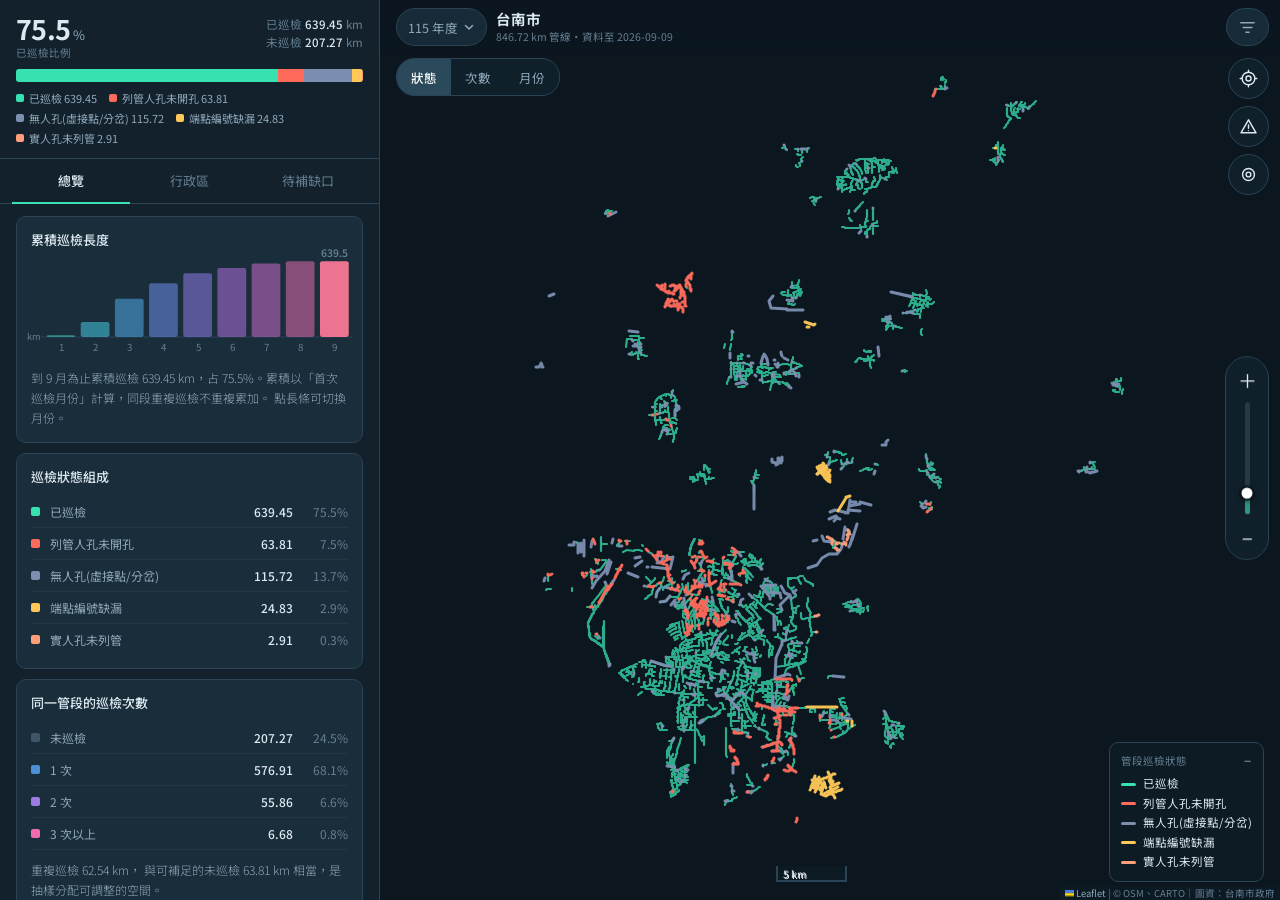
==== index.html @ ca388e27 "Add files via upload" ====
<!DOCTYPE html>
<html lang="zh-Hant">
<head>
<meta charset="utf-8">
<meta name="viewport" content="width=device-width,initial-scale=1,maximum-scale=5,viewport-fit=cover">
<meta name="theme-color" content="#0B161F">
<meta name="apple-mobile-web-app-capable" content="yes">
<meta name="apple-mobile-web-app-status-bar-style" content="black-translucent">
<meta name="description" content="雨水下水道人孔開孔抽樣巡檢覆蓋率互動地圖">
<title>下水道巡檢覆蓋率</title>
<link rel="stylesheet" href="vendor/leaflet/leaflet.css">
<link href="https://fonts.googleapis.com/css2?family=Noto+Sans+TC:wght@300;400;500;700&display=swap" rel="stylesheet" media="print" onload="this.media='all'">
<link rel="stylesheet" href="assets/styles.css">
</head>
<body>
<div id="map"></div>

<!-- 載入中 -->
<div id="boot"><div class="spin"></div><span id="bootTxt">載入圖資…</span></div>

<!-- 頂列 -->
<div id="top">
  <button id="btnYear" class="chip"><span id="yearTxt">—</span><svg class="cv" viewBox="0 0 12 12"><path d="M2.5 4.5 6 8l3.5-3.5"/></svg></button>
  <div id="scope">
    <div id="scopeName">台南市</div>
    <div id="scopeSub"></div>
  </div>
  <button id="btnFilter" class="chip" aria-label="篩選">
    <svg class="ic" viewBox="0 0 24 24"><path d="M3.5 6h17M6.5 12h11M10 18h4"/></svg>
    <span id="fCount" hidden>0</span>
  </button>
</div>

<!-- 著色模式 -->
<div id="modeBar" role="tablist">
  <button data-m="0" aria-pressed="true">狀態</button>
  <button data-m="1" aria-pressed="false">次數</button>
  <button data-m="2" aria-pressed="false">月份</button>
</div>

<!-- 月份控制（月份模式時顯示） -->
<div id="timeBar" hidden>
  <div id="timeHead">
    <div id="cumSw">
      <button data-c="0" aria-pressed="false">單月</button>
      <button data-c="1" aria-pressed="true">累積</button>
    </div>
    <div id="timeVal" class="num"></div>
    <button id="btnPlay" aria-label="播放月份變化">
      <svg class="ic" viewBox="0 0 24 24"><path d="M7 4.5v15l13-7.5z" fill="currentColor" stroke="none"/></svg>
    </button>
  </div>
  <div id="months"></div>
</div>

<!-- 右側工具 + 縮放條 -->
<div id="tools">
  <button id="btnLoc" aria-label="定位我的位置">
    <svg class="ic" viewBox="0 0 24 24"><circle cx="12" cy="12" r="3.2"/><circle cx="12" cy="12" r="8"/>
      <path d="M12 1.5v2.4M12 20.1v2.4M22.5 12h-2.4M3.9 12H1.5"/></svg></button>
  <button id="btnGap" aria-pressed="false" aria-label="只看未巡檢">
    <svg class="ic" viewBox="0 0 24 24"><path d="M12 3.5 21.5 20H2.5z"/><path d="M12 10v4.2"/>
      <circle cx="12" cy="17.2" r=".9" fill="currentColor" stroke="none"/></svg></button>
  <button id="btnMH" aria-pressed="false" aria-label="顯示人孔">
    <svg class="ic" viewBox="0 0 24 24"><circle cx="12" cy="12" r="7.5"/><circle cx="12" cy="12" r="3"/></svg></button>
</div>

<div id="zoomBar">
  <button id="zIn" aria-label="放大">＋</button>
  <div id="zTrack" role="slider" aria-label="縮放層級" tabindex="0"><div id="zFill"></div><div id="zKnob"></div></div>
  <button id="zOut" aria-label="縮小">−</button>
</div>

<section id="info" hidden aria-label="行政區資訊">
  <header id="infoBar">
    <span id="infoTitle">—</span>
    <button id="infoMin" aria-label="收合">−</button>
    <button id="infoClose" aria-label="關閉">✕</button>
  </header>
  <div id="infoBody"></div>
  <div id="infoGrip" aria-label="調整大小"></div>
</section>

<div id="lgd"></div>
<div id="toast"></div>

<!-- 底部面板 -->
<section id="sheet" aria-label="統計">
  <div id="grab"><i></i></div>
  <div id="peek">
    <div class="r1">
      <div><div id="pct" class="num">—<small>%</small></div><div id="pctLab"></div></div>
      <div id="lens" class="num"></div>
    </div>
    <div class="ruler" id="ruler"></div>
    <div id="rkeys"></div>
  </div>
  <div id="tabs">
    <button data-t="0" aria-pressed="true">總覽</button>
    <button data-t="1" aria-pressed="false">行政區</button>
    <button data-t="2" aria-pressed="false">待補缺口</button>
  </div>
  <div class="pane" id="p0"></div>
  <div class="pane" id="p1" hidden></div>
  <div class="pane" id="p2" hidden></div>
</section>

<!-- 篩選面板 -->
<div id="fMask" hidden></div>
<section id="fPanel" hidden aria-label="篩選條件">
  <header>
    <b>篩選條件</b>
    <button id="fReset">全部清除</button>
    <button id="fClose" aria-label="關閉">✕</button>
  </header>
  <div class="fBody" id="fBody"></div>
  <footer><button id="fApply">顯示 <span id="fNum">—</span> 筆管段</button></footer>
</section>

<script src="vendor/leaflet/leaflet.js"></script>
<script src="assets/app.js"></script>
</body>
</html>
---- vendor/leaflet/leaflet.css ----
/* required styles */

.leaflet-pane,
.leaflet-tile,
.leaflet-marker-icon,
.leaflet-marker-shadow,
.leaflet-tile-container,
.leaflet-pane > svg,
.leaflet-pane > canvas,
.leaflet-zoom-box,
.leaflet-image-layer,
.leaflet-layer {
	position: absolute;
	left: 0;
	top: 0;
	}
.leaflet-container {
	overflow: hidden;
	}
.leaflet-tile,
.leaflet-marker-icon,
.leaflet-marker-shadow {
	-webkit-user-select: none;
	   -moz-user-select: none;
	        user-select: none;
	  -webkit-user-drag: none;
	}
/* Prevents IE11 from highlighting tiles in blue */
.leaflet-tile::selection {
	background: transparent;
}
/* Safari renders non-retina tile on retina better with this, but Chrome is worse */
.leaflet-safari .leaflet-tile {
	image-rendering: -webkit-optimize-contrast;
	}
/* hack that prevents hw layers "stretching" when loading new tiles */
.leaflet-safari .leaflet-tile-container {
	width: 1600px;
	height: 1600px;
	-webkit-transform-origin: 0 0;
	}
.leaflet-marker-icon,
.leaflet-marker-shadow {
	display: block;
	}
/* .leaflet-container svg: reset svg max-width decleration shipped in Joomla! (joomla.org) 3.x */
/* .leaflet-container img: map is broken in FF if you have max-width: 100% on tiles */
.leaflet-container .leaflet-overlay-pane svg {
	max-width: none !important;
	max-height: none !important;
	}
.leaflet-container .leaflet-marker-pane img,
.leaflet-container .leaflet-shadow-pane img,
.leaflet-container .leaflet-tile-pane img,
.leaflet-container img.leaflet-image-layer,
.leaflet-container .leaflet-tile {
	max-width: none !important;
	max-height: none !important;
	width: auto;
	padding: 0;
	}

.leaflet-container img.leaflet-tile {
	/* See: https://bugs.chromium.org/p/chromium/issues/detail?id=600120 */
	mix-blend-mode: plus-lighter;
}

.leaflet-container.leaflet-touch-zoom {
	-ms-touch-action: pan-x pan-y;
	touch-action: pan-x pan-y;
	}
.leaflet-container.leaflet-touch-drag {
	-ms-touch-action: pinch-zoom;
	/* Fallback for FF which doesn't support pinch-zoom */
	touch-action: none;
	touch-action: pinch-zoom;
}
.leaflet-container.leaflet-touch-drag.leaflet-touch-zoom {
	-ms-touch-action: none;
	touch-action: none;
}
.leaflet-container {
	-webkit-tap-highlight-color: transparent;
}
.leaflet-container a {
	-webkit-tap-highlight-color: rgba(51, 181, 229, 0.4);
}
.leaflet-tile {
	filter: inherit;
	visibility: hidden;
	}
.leaflet-tile-loaded {
	visibility: inherit;
	}
.leaflet-zoom-box {
	width: 0;
	height: 0;
	-moz-box-sizing: border-box;
	     box-sizing: border-box;
	z-index: 800;
	}
/* workaround for https://bugzilla.mozilla.org/show_bug.cgi?id=888319 */
.leaflet-overlay-pane svg {
	-moz-user-select: none;
	}

.leaflet-pane         { z-index: 400; }

.leaflet-tile-pane    { z-index: 200; }
.leaflet-overlay-pane { z-index: 400; }
.leaflet-shadow-pane  { z-index: 500; }
.leaflet-marker-pane  { z-index: 600; }
.leaflet-tooltip-pane   { z-index: 650; }
.leaflet-popup-pane   { z-index: 700; }

.leaflet-map-pane canvas { z-index: 100; }
.leaflet-map-pane svg    { z-index: 200; }

.leaflet-vml-shape {
	width: 1px;
	height: 1px;
	}
.lvml {
	behavior: url(#default#VML);
	display: inline-block;
	position: absolute;
	}


/* control positioning */

.leaflet-control {
	position: relative;
	z-index: 800;
	pointer-events: visiblePainted; /* IE 9-10 doesn't have auto */
	pointer-events: auto;
	}
.leaflet-top,
.leaflet-bottom {
	position: absolute;
	z-index: 1000;
	pointer-events: none;
	}
.leaflet-top {
	top: 0;
	}
.leaflet-right {
	right: 0;
	}
.leaflet-bottom {
	bottom: 0;
	}
.leaflet-left {
	left: 0;
	}
.leaflet-control {
	float: left;
	clear: both;
	}
.leaflet-right .leaflet-control {
	float: right;
	}
.leaflet-top .leaflet-control {
	margin-top: 10px;
	}
.leaflet-bottom .leaflet-control {
	margin-bottom: 10px;
	}
.leaflet-left .leaflet-control {
	margin-left: 10px;
	}
.leaflet-right .leaflet-control {
	margin-right: 10px;
	}


/* zoom and fade animations */

.leaflet-fade-anim .leaflet-popup {
	opacity: 0;
	-webkit-transition: opacity 0.2s linear;
	   -moz-transition: opacity 0.2s linear;
	        transition: opacity 0.2s linear;
	}
.leaflet-fade-anim .leaflet-map-pane .leaflet-popup {
	opacity: 1;
	}
.leaflet-zoom-animated {
	-webkit-transform-origin: 0 0;
	    -ms-transform-origin: 0 0;
	        transform-origin: 0 0;
	}
svg.leaflet-zoom-animated {
	will-change: transform;
}

.leaflet-zoom-anim .leaflet-zoom-animated {
	-webkit-transition: -webkit-transform 0.25s cubic-bezier(0,0,0.25,1);
	   -moz-transition:    -moz-transform 0.25s cubic-bezier(0,0,0.25,1);
	        transition:         transform 0.25s cubic-bezier(0,0,0.25,1);
	}
.leaflet-zoom-anim .leaflet-tile,
.leaflet-pan-anim .leaflet-tile {
	-webkit-transition: none;
	   -moz-transition: none;
	        transition: none;
	}

.leaflet-zoom-anim .leaflet-zoom-hide {
	visibility: hidden;
	}


/* cursors */

.leaflet-interactive {
	cursor: pointer;
	}
.leaflet-grab {
	cursor: -webkit-grab;
	cursor:    -moz-grab;
	cursor:         grab;
	}
.leaflet-crosshair,
.leaflet-crosshair .leaflet-interactive {
	cursor: crosshair;
	}
.leaflet-popup-pane,
.leaflet-control {
	cursor: auto;
	}
.leaflet-dragging .leaflet-grab,
.leaflet-dragging .leaflet-grab .leaflet-interactive,
.leaflet-dragging .leaflet-marker-draggable {
	cursor: move;
	cursor: -webkit-grabbing;
	cursor:    -moz-grabbing;
	cursor:         grabbing;
	}

/* marker & overlays interactivity */
.leaflet-marker-icon,
.leaflet-marker-shadow,
.leaflet-image-layer,
.leaflet-pane > svg path,
.leaflet-tile-container {
	pointer-events: none;
	}

.leaflet-marker-icon.leaflet-interactive,
.leaflet-image-layer.leaflet-interactive,
.leaflet-pane > svg path.leaflet-interactive,
svg.leaflet-image-layer.leaflet-interactive path {
	pointer-events: visiblePainted; /* IE 9-10 doesn't have auto */
	pointer-events: auto;
	}

/* visual tweaks */

.leaflet-container {
	background: #ddd;
	outline-offset: 1px;
	}
.leaflet-container a {
	color: #0078A8;
	}
.leaflet-zoom-box {
	border: 2px dotted #38f;
	background: rgba(255,255,255,0.5);
	}


/* general typography */
.leaflet-container {
	font-family: "Helvetica Neue", Arial, Helvetica, sans-serif;
	font-size: 12px;
	font-size: 0.75rem;
	line-height: 1.5;
	}


/* general toolbar styles */

.leaflet-bar {
	box-shadow: 0 1px 5px rgba(0,0,0,0.65);
	border-radius: 4px;
	}
.leaflet-bar a {
	background-color: #fff;
	border-bottom: 1px solid #ccc;
	width: 26px;
	height: 26px;
	line-height: 26px;
	display: block;
	text-align: center;
	text-decoration: none;
	color: black;
	}
.leaflet-bar a,
.leaflet-control-layers-toggle {
	background-position: 50% 50%;
	background-repeat: no-repeat;
	display: block;
	}
.leaflet-bar a:hover,
.leaflet-bar a:focus {
	background-color: #f4f4f4;
	}
.leaflet-bar a:first-child {
	border-top-left-radius: 4px;
	border-top-right-radius: 4px;
	}
.leaflet-bar a:last-child {
	border-bottom-left-radius: 4px;
	border-bottom-right-radius: 4px;
	border-bottom: none;
	}
.leaflet-bar a.leaflet-disabled {
	cursor: default;
	background-color: #f4f4f4;
	color: #bbb;
	}

.leaflet-touch .leaflet-bar a {
	width: 30px;
	height: 30px;
	line-height: 30px;
	}
.leaflet-touch .leaflet-bar a:first-child {
	border-top-left-radius: 2px;
	border-top-right-radius: 2px;
	}
.leaflet-touch .leaflet-bar a:last-child {
	border-bottom-left-radius: 2px;
	border-bottom-right-radius: 2px;
	}

/* zoom control */

.leaflet-control-zoom-in,
.leaflet-control-zoom-out {
	font: bold 18px 'Lucida Console', Monaco, monospace;
	text-indent: 1px;
	}

.leaflet-touch .leaflet-control-zoom-in, .leaflet-touch .leaflet-control-zoom-out  {
	font-size: 22px;
	}


/* layers control */

.leaflet-control-layers {
	box-shadow: 0 1px 5px rgba(0,0,0,0.4);
	background: #fff;
	border-radius: 5px;
	}
.leaflet-control-layers-toggle {
	background-image: url(images/layers.png);
	width: 36px;
	height: 36px;
	}
.leaflet-retina .leaflet-control-layers-toggle {
	background-image: url(images/layers-2x.png);
	background-size: 26px 26px;
	}
.leaflet-touch .leaflet-control-layers-toggle {
	width: 44px;
	height: 44px;
	}
.leaflet-control-layers .leaflet-control-layers-list,
.leaflet-control-layers-expanded .leaflet-control-layers-toggle {
	display: none;
	}
.leaflet-control-layers-expanded .leaflet-control-layers-list {
	display: block;
	position: relative;
	}
.leaflet-control-layers-expanded {
	padding: 6px 10px 6px 6px;
	color: #333;
	background: #fff;
	}
.leaflet-control-layers-scrollbar {
	overflow-y: scroll;
	overflow-x: hidden;
	padding-right: 5px;
	}
.leaflet-control-layers-selector {
	margin-top: 2px;
	position: relative;
	top: 1px;
	}
.leaflet-control-layers label {
	display: block;
	font-size: 13px;
	font-size: 1.08333em;
	}
.leaflet-control-layers-separator {
	height: 0;
	border-top: 1px solid #ddd;
	margin: 5px -10px 5px -6px;
	}

/* Default icon URLs */
.leaflet-default-icon-path { /* used only in path-guessing heuristic, see L.Icon.Default */
	background-image: url(images/marker-icon.png);
	}


/* attribution and scale controls */

.leaflet-container .leaflet-control-attribution {
	background: #fff;
	background: rgba(255, 255, 255, 0.8);
	margin: 0;
	}
.leaflet-control-attribution,
.leaflet-control-scale-line {
	padding: 0 5px;
	color: #333;
	line-height: 1.4;
	}
.leaflet-control-attribution a {
	text-decoration: none;
	}
.leaflet-control-attribution a:hover,
.leaflet-control-attribution a:focus {
	text-decoration: underline;
	}
.leaflet-attribution-flag {
	display: inline !important;
	vertical-align: baseline !important;
	width: 1em;
	height: 0.6669em;
	}
.leaflet-left .leaflet-control-scale {
	margin-left: 5px;
	}
.leaflet-bottom .leaflet-control-scale {
	margin-bottom: 5px;
	}
.leaflet-control-scale-line {
	border: 2px solid #777;
	border-top: none;
	line-height: 1.1;
	padding: 2px 5px 1px;
	white-space: nowrap;
	-moz-box-sizing: border-box;
	     box-sizing: border-box;
	background: rgba(255, 255, 255, 0.8);
	text-shadow: 1px 1px #fff;
	}
.leaflet-control-scale-line:not(:first-child) {
	border-top: 2px solid #777;
	border-bottom: none;
	margin-top: -2px;
	}
.leaflet-control-scale-line:not(:first-child):not(:last-child) {
	border-bottom: 2px solid #777;
	}

.leaflet-touch .leaflet-control-attribution,
.leaflet-touch .leaflet-control-layers,
.leaflet-touch .leaflet-bar {
	box-shadow: none;
	}
.leaflet-touch .leaflet-control-layers,
.leaflet-touch .leaflet-bar {
	border: 2px solid rgba(0,0,0,0.2);
	background-clip: padding-box;
	}


/* popup */

.leaflet-popup {
	position: absolute;
	text-align: center;
	margin-bottom: 20px;
	}
.leaflet-popup-content-wrapper {
	padding: 1px;
	text-align: left;
	border-radius: 12px;
	}
.leaflet-popup-content {
	margin: 13px 24px 13px 20px;
	line-height: 1.3;
	font-size: 13px;
	font-size: 1.08333em;
	min-height: 1px;
	}
.leaflet-popup-content p {
	margin: 17px 0;
	margin: 1.3em 0;
	}
.leaflet-popup-tip-container {
	width: 40px;
	height: 20px;
	position: absolute;
	left: 50%;
	margin-top: -1px;
	margin-left: -20px;
	overflow: hidden;
	pointer-events: none;
	}
.leaflet-popup-tip {
	width: 17px;
	height: 17px;
	padding: 1px;

	margin: -10px auto 0;
	pointer-events: auto;

	-webkit-transform: rotate(45deg);
	   -moz-transform: rotate(45deg);
	    -ms-transform: rotate(45deg);
	        transform: rotate(45deg);
	}
.leaflet-popup-content-wrapper,
.leaflet-popup-tip {
	background: white;
	color: #333;
	box-shadow: 0 3px 14px rgba(0,0,0,0.4);
	}
.leaflet-container a.leaflet-popup-close-button {
	position: absolute;
	top: 0;
	right: 0;
	border: none;
	text-align: center;
	width: 24px;
	height: 24px;
	font: 16px/24px Tahoma, Verdana, sans-serif;
	color: #757575;
	text-decoration: none;
	background: transparent;
	}
.leaflet-container a.leaflet-popup-close-button:hover,
.leaflet-container a.leaflet-popup-close-button:focus {
	color: #585858;
	}
.leaflet-popup-scrolled {
	overflow: auto;
	}

.leaflet-oldie .leaflet-popup-content-wrapper {
	-ms-zoom: 1;
	}
.leaflet-oldie .leaflet-popup-tip {
	width: 24px;
	margin: 0 auto;

	-ms-filter: "progid:DXImageTransform.Microsoft.Matrix(M11=0.70710678, M12=0.70710678, M21=-0.70710678, M22=0.70710678)";
	filter: progid:DXImageTransform.Microsoft.Matrix(M11=0.70710678, M12=0.70710678, M21=-0.70710678, M22=0.70710678);
	}

.leaflet-oldie .leaflet-control-zoom,
.leaflet-oldie .leaflet-control-layers,
.leaflet-oldie .leaflet-popup-content-wrapper,
.leaflet-oldie .leaflet-popup-tip {
	border: 1px solid #999;
	}


/* div icon */

.leaflet-div-icon {
	background: #fff;
	border: 1px solid #666;
	}


/* Tooltip */
/* Base styles for the element that has a tooltip */
.leaflet-tooltip {
	position: absolute;
	padding: 6px;
	background-color: #fff;
	border: 1px solid #fff;
	border-radius: 3px;
	color: #222;
	white-space: nowrap;
	-webkit-user-select: none;
	-moz-user-select: none;
	-ms-user-select: none;
	user-select: none;
	pointer-events: none;
	box-shadow: 0 1px 3px rgba(0,0,0,0.4);
	}
.leaflet-tooltip.leaflet-interactive {
	cursor: pointer;
	pointer-events: auto;
	}
.leaflet-tooltip-top:before,
.leaflet-tooltip-bottom:before,
.leaflet-tooltip-left:before,
.leaflet-tooltip-right:before {
	position: absolute;
	pointer-events: none;
	border: 6px solid transparent;
	background: transparent;
	content: "";
	}

/* Directions */

.leaflet-tooltip-bottom {
	margin-top: 6px;
}
.leaflet-tooltip-top {
	margin-top: -6px;
}
.leaflet-tooltip-bottom:before,
.leaflet-tooltip-top:before {
	left: 50%;
	margin-left: -6px;
	}
.leaflet-tooltip-top:before {
	bottom: 0;
	margin-bottom: -12px;
	border-top-color: #fff;
	}
.leaflet-tooltip-bottom:before {
	top: 0;
	margin-top: -12px;
	margin-left: -6px;
	border-bottom-color: #fff;
	}
.leaflet-tooltip-left {
	margin-left: -6px;
}
.leaflet-tooltip-right {
	margin-left: 6px;
}
.leaflet-tooltip-left:before,
.leaflet-tooltip-right:before {
	top: 50%;
	margin-top: -6px;
	}
.leaflet-tooltip-left:before {
	right: 0;
	margin-right: -12px;
	border-left-color: #fff;
	}
.leaflet-tooltip-right:before {
	left: 0;
	margin-left: -12px;
	border-right-color: #fff;
	}

/* Printing */

@media print {
	/* Prevent printers from removing background-images of controls. */
	.leaflet-control {
		-webkit-print-color-adjust: exact;
		print-color-adjust: exact;
		}
	}
---- assets/styles.css ----
:root{
  --ink0:#0B161F; --ink1:#12212C; --ink2:#1A2D3A; --ink3:#22394A; --line:#2A4355;
  --txt:#DDE9F1; --dim:#8FA8BA; --dim2:#657F92;
  --ok:#38E1B0; --bad:#FF6B5B; --struct:#7C8FB0; --data:#FFC857;
  --sat:env(safe-area-inset-top); --sab:env(safe-area-inset-bottom);
  --peekH:170px;
}
*{box-sizing:border-box;margin:0;padding:0;-webkit-tap-highlight-color:transparent}
html,body{height:100%;overscroll-behavior:none}
body{font-family:"Noto Sans TC",system-ui,-apple-system,sans-serif;background:var(--ink0);
  color:var(--txt);overflow:hidden;-webkit-font-smoothing:antialiased;font-weight:400}
.num{font-variant-numeric:tabular-nums lining-nums}
button{font-family:inherit;color:inherit;background:none;border:none;cursor:pointer}
button:focus-visible{outline:2px solid #4C8FD4;outline-offset:2px}
.ic,.cv{width:19px;height:19px;stroke:currentColor;fill:none;stroke-width:1.8;
  stroke-linecap:round;stroke-linejoin:round;flex:none}
.cv{width:12px;height:12px;stroke-width:1.6}
[hidden]{display:none!important}

#map{position:fixed;inset:0;background:var(--ink0)}
.leaflet-container{background:#0B161F;font-family:inherit}

/* ── 載入 ── */
#boot{position:fixed;inset:0;z-index:1200;background:var(--ink0);display:grid;
  place-content:center;justify-items:center;gap:14px;font-size:13px;color:var(--dim)}
.spin{width:26px;height:26px;border:2px solid #2A4355;border-top-color:var(--ok);
  border-radius:50%;animation:sp .8s linear infinite}
@keyframes sp{to{transform:rotate(360deg)}}

/* ── 頂列 ── */
#top{position:fixed;top:0;left:0;right:0;z-index:900;display:flex;align-items:center;gap:9px;
  padding:calc(var(--sat) + 8px) 11px 9px;
  background:linear-gradient(180deg,rgba(11,22,31,.97) 58%,rgba(11,22,31,0))}
#scope{flex:1;min-width:0;text-align:center}
#scopeName{font-size:14.5px;font-weight:700;line-height:1.2;
  white-space:nowrap;overflow:hidden;text-overflow:ellipsis}
#scopeSub{font-size:10.5px;color:var(--dim2);margin-top:1px;
  white-space:nowrap;overflow:hidden;text-overflow:ellipsis}
.chip{display:flex;align-items:center;gap:5px;padding:8px 11px;min-height:38px;
  font-size:12.5px;color:var(--dim);background:rgba(26,45,58,.92);
  border:1px solid var(--line);border-radius:19px;backdrop-filter:blur(6px);flex:none}
.chip:active{background:var(--ink3)}
#fCount{background:var(--ok);color:#08131A;font-weight:700;font-size:10.5px;
  min-width:16px;height:16px;border-radius:8px;display:grid;place-items:center;padding:0 4px}

/* ── 模式 ── */
#modeBar{position:fixed;z-index:900;left:11px;top:calc(var(--sat) + 55px);display:flex;
  background:rgba(18,33,44,.94);border:1px solid var(--line);border-radius:18px;
  overflow:hidden;backdrop-filter:blur(6px)}
#modeBar button{padding:8px 14px;font-size:12.5px;color:var(--dim);min-height:36px}
#modeBar button[aria-pressed="true"]{background:#2A4A5C;color:#fff;font-weight:500}

/* ── 月份控制 ── */
#timeBar{position:fixed;z-index:895;left:11px;right:62px;top:calc(var(--sat) + 99px);
  background:rgba(18,33,44,.95);border:1px solid var(--line);border-radius:12px;
  padding:9px 10px 10px;backdrop-filter:blur(8px)}
#timeHead{display:flex;align-items:center;gap:9px;margin-bottom:8px}
#cumSw{display:flex;border:1px solid var(--line);border-radius:14px;overflow:hidden;flex:none}
#cumSw button{padding:5px 11px;font-size:11.5px;color:var(--dim);min-height:30px}
#cumSw button[aria-pressed="true"]{background:#2A4A5C;color:#fff}
#timeVal{flex:1;font-size:12px;color:var(--dim);text-align:right;min-width:0;
  white-space:nowrap;overflow:hidden;text-overflow:ellipsis}
#timeVal b{color:var(--txt);font-weight:600}
#btnPlay{width:32px;height:32px;border-radius:16px;border:1px solid var(--line);
  display:grid;place-items:center;flex:none;color:var(--dim)}
#btnPlay[aria-pressed="true"]{background:#2A4A5C;color:#fff}
#months{display:grid;grid-template-columns:repeat(6,1fr);gap:4px}
#months button{min-width:0;padding:6px 0 5px;font-size:11px;border-radius:7px;
  background:var(--ink2);color:var(--dim2);min-height:36px;display:flex;
  flex-direction:column;align-items:center;gap:3px;border:1px solid transparent}
#months button i{display:block;width:62%;height:3px;border-radius:2px;background:#2E3D4A}
#months button[aria-pressed="true"]{background:var(--ink3);color:#fff;border-color:#3E6478;font-weight:500}
#months button:disabled{opacity:.3}
#months button.inrange{color:var(--txt)}

/* ── 工具 ── */
#tools{position:fixed;z-index:900;right:11px;top:calc(var(--sat) + 55px);
  display:flex;flex-direction:column;gap:7px}
#tools button{width:41px;height:41px;border-radius:21px;background:rgba(18,33,44,.94);
  border:1px solid var(--line);display:grid;place-items:center;color:var(--txt);
  backdrop-filter:blur(6px)}
#tools button[aria-pressed="true"]{background:#2A4A5C;border-color:#3E6478}
#btnLoc.on{color:var(--ok)}

/* ── 縮放條 ── */
#zoomBar{position:fixed;z-index:900;right:11px;top:50%;transform:translateY(-46%);
  display:flex;flex-direction:column;align-items:center;gap:6px;
  background:rgba(18,33,44,.94);border:1px solid var(--line);border-radius:22px;
  padding:5px 4px;backdrop-filter:blur(6px)}
#zoomBar button{width:34px;height:34px;border-radius:17px;font-size:19px;line-height:1;
  color:var(--txt);display:grid;place-items:center}
#zoomBar button:active{background:var(--ink3)}
#zTrack{position:relative;width:5px;height:112px;border-radius:3px;background:#243A4A;
  cursor:pointer;touch-action:none}
#zFill{position:absolute;left:0;right:0;bottom:0;border-radius:3px;background:var(--ok);opacity:.55}
#zKnob{position:absolute;left:50%;width:15px;height:15px;border-radius:50%;
  background:#fff;border:2px solid #0B161F;transform:translate(-50%,50%);
  box-shadow:0 1px 5px rgba(0,0,0,.5);pointer-events:none}

/* ── 圖例 ── */
#lgd{position:fixed;z-index:880;right:11px;bottom:calc(var(--peekH) + 12px);
  background:rgba(14,28,38,.93);border:1px solid var(--line);border-radius:9px;
  padding:9px 11px;font-size:11.5px;backdrop-filter:blur(6px);max-width:68vw}
#lgd h4{font-size:10.5px;font-weight:400;color:var(--dim2);margin-bottom:5px;
  display:flex;align-items:center;gap:6px}
#lgd h4 .tg{margin-left:auto;color:var(--dim);font-size:13px;line-height:1;padding:2px 1px}
#lgd.min .lgBody{display:none}
#lgd.min{padding:7px 10px}
#lgd h4:not(:first-child){margin-top:7px}
#lgd .lgBody{display:block}
#lgd .lgBody>div{display:flex;align-items:center;gap:7px;line-height:1.7}
#lgd .note{display:block;font-size:10.5px;color:#657F92;white-space:nowrap}
#lgd i{width:15px;height:3px;border-radius:2px;flex:none}
#lgd i.dot{width:8px;height:8px;border-radius:50%}
#lgd .ramp{display:flex;gap:1px;margin:2px 0 3px}
#lgd .ramp i{width:9px;height:9px;border-radius:1px}

/* ── 浮動資訊視窗 ── */
#info{position:fixed;z-index:890;width:268px;height:270px;min-width:212px;min-height:132px;
  background:rgba(16,30,41,.96);border:1px solid var(--line);border-radius:11px;
  box-shadow:0 10px 32px rgba(0,0,0,.55);backdrop-filter:blur(8px);
  display:flex;flex-direction:column;overflow:hidden;touch-action:none}
#info.min{height:38px!important;min-height:38px}
#info.min #infoBody,#info.min #infoGrip{display:none}
#infoBar{display:flex;align-items:center;gap:2px;padding:0 4px 0 11px;height:38px;flex:none;
  border-bottom:1px solid var(--line);cursor:grab;background:rgba(26,45,58,.75)}
#infoBar:active{cursor:grabbing}
#infoTitle{flex:1;min-width:0;font-size:12.5px;font-weight:600;
  white-space:nowrap;overflow:hidden;text-overflow:ellipsis}
#infoBar button{width:30px;height:30px;border-radius:15px;color:var(--dim);
  font-size:13px;line-height:1;flex:none;display:grid;place-items:center}
#infoBar button:active{background:var(--ink3)}
#infoBody{flex:1;overflow:auto;padding:11px 12px;min-height:0;touch-action:pan-y}
#infoBody::-webkit-scrollbar{width:5px}
#infoBody::-webkit-scrollbar-thumb{background:#2B4458;border-radius:3px}
.iTop{display:flex;align-items:baseline;gap:7px;margin-bottom:8px;flex-wrap:wrap}
.iTop .big{font-size:23px;font-weight:700;line-height:1;letter-spacing:-.02em}
.iTop .lb{font-size:10.5px;color:var(--dim2)}
#infoBody .ruler{height:10px}
.iRow{display:grid;grid-template-columns:9px minmax(0,1fr) auto;gap:7px;align-items:center;
  font-size:11.5px;padding:4px 0;border-bottom:1px solid #22364550}
.iRow:last-child{border:none}
.iRow b{width:8px;height:8px;border-radius:2px}
.iRow .l{color:var(--dim);overflow:hidden;text-overflow:ellipsis;white-space:nowrap}
.iRow .v{font-weight:500;white-space:nowrap}
.iHint{font-size:10.5px;color:var(--dim2);margin-top:9px;line-height:1.6}
#infoGrip{position:absolute;right:0;bottom:0;width:22px;height:22px;cursor:nwse-resize;
  touch-action:none}
#infoGrip::after{content:"";position:absolute;right:5px;bottom:5px;width:8px;height:8px;
  border-right:2px solid #4A6B80;border-bottom:2px solid #4A6B80;border-radius:0 0 2px 0}

/* ── Popup ── */
.leaflet-popup-content-wrapper{background:var(--ink1);color:var(--txt);border-radius:10px;
  border:1px solid var(--line);box-shadow:0 8px 28px rgba(0,0,0,.55)}
.leaflet-popup-tip{background:var(--ink1);border:1px solid var(--line)}
.leaflet-popup-content{margin:13px 15px;font-size:13px;line-height:1.7}
.leaflet-popup-close-button{width:34px!important;height:34px!important;font-size:22px!important;
  color:var(--dim)!important;padding:5px 7px 0 0!important}
.pop b{display:block;font-size:14px;margin-bottom:6px;font-weight:600}
.pop table{border-collapse:collapse}
.pop td{padding:2px 0;vertical-align:top}
.pop td:first-child{color:var(--dim2);padding-right:14px;white-space:nowrap}
.pill{display:inline-block;padding:2px 9px;border-radius:10px;font-size:12px;
  color:#08131A;font-weight:600}
.mchips{display:flex;flex-wrap:wrap;gap:3px;margin-top:2px}
.mchips span{font-size:10.5px;padding:1px 6px;border-radius:8px;color:#08131A;font-weight:600}
.leaflet-control-attribution{background:rgba(14,28,38,.85)!important;color:var(--dim2)!important;
  font-size:9.5px!important}
.leaflet-control-attribution a{color:var(--dim)!important}
.leaflet-bottom.leaflet-right{margin-bottom:calc(var(--peekH) - 8px)}
.leaflet-control-scale{margin-bottom:calc(var(--peekH) + 6px)!important;margin-left:11px!important}
.leaflet-control-scale-line{background:rgba(14,28,38,.85);color:var(--txt);
  border-color:var(--line);font-size:10px}

/* ── 底部面板 ── */
#sheet{position:fixed;left:0;right:0;bottom:0;z-index:950;height:88dvh;--peek:170px;
  background:var(--ink1);border-top:1px solid var(--line);border-radius:16px 16px 0 0;
  box-shadow:0 -10px 34px rgba(0,0,0,.5);transform:translateY(calc(88dvh - var(--peek)));
  transition:transform .32s cubic-bezier(.22,1,.36,1);display:flex;flex-direction:column}
#sheet.dragging{transition:none}
#grab{padding:9px 0 5px;display:grid;place-items:center;flex:none;touch-action:none;cursor:grab}
#grab i{width:38px;height:4px;border-radius:2px;background:#3E5A6E;display:block}
#peek{padding:0 16px 12px;flex:none;border-bottom:1px solid var(--line)}
#peek .r1{display:flex;align-items:flex-start;justify-content:space-between;
  gap:10px;margin-bottom:9px}
#pct{font-size:27px;font-weight:700;letter-spacing:-.02em;line-height:1}
#pct small{font-size:13px;font-weight:400;color:var(--dim);margin-left:2px}
#pctLab{font-size:10.5px;color:var(--dim2);margin-top:3px}
#lens{font-size:11.5px;color:var(--dim2);text-align:right;line-height:1.6;flex:none}
#lens b{color:var(--txt);font-weight:500}
.ruler{height:13px;display:flex;border-radius:3px;overflow:hidden;background:var(--ink2)}
.ruler i{display:block;height:100%;transition:width .7s cubic-bezier(.22,1,.36,1)}
#rkeys{display:flex;flex-wrap:wrap;gap:4px 12px;margin-top:8px;font-size:11px;color:var(--dim)}
#rkeys span{display:flex;align-items:center;gap:5px}
#rkeys b{width:8px;height:8px;border-radius:2px;flex:none}
#tabs{display:flex;padding:0 12px;border-bottom:1px solid var(--line);flex:none}
#tabs button{flex:1;padding:12px 4px;font-size:13px;color:var(--dim2);
  border-bottom:2px solid transparent;margin-bottom:-1px;min-height:44px}
#tabs button[aria-pressed="true"]{color:var(--txt);border-bottom-color:var(--ok);font-weight:500}
.pane{flex:1;overflow-y:auto;-webkit-overflow-scrolling:touch;
  padding:12px 16px calc(30px + var(--sab))}
.pane::-webkit-scrollbar{width:6px}
.pane::-webkit-scrollbar-thumb{background:#2B4458;border-radius:3px}

.card{background:var(--ink2);border:1px solid var(--line);border-radius:10px;
  padding:13px 14px;margin-bottom:10px}
.card h3{font-size:13px;font-weight:500;margin-bottom:10px}
.card p{font-size:12px;color:var(--dim);line-height:1.7;font-weight:300}
.srow{display:grid;grid-template-columns:10px 1fr auto 46px;gap:9px;align-items:center;
  font-size:12px;padding:7px 0;border-bottom:1px solid #223645}
.srow:last-child{border:none}
.srow b{width:9px;height:9px;border-radius:2px}
.srow .l{color:var(--dim);min-width:0;overflow:hidden;text-overflow:ellipsis;white-space:nowrap}
.srow .v{font-weight:500}
.srow .p{color:var(--dim2);text-align:right}
.chartWrap{margin:2px -4px 0}
.chartWrap svg{width:100%;height:auto;display:block;overflow:visible}
.chartWrap text{font-size:9px;fill:var(--dim2);font-family:inherit}
.chartWrap rect.hit{fill:transparent;cursor:pointer}

.sortbar{display:flex;gap:6px;margin-bottom:11px;overflow-x:auto;padding-bottom:2px}
.sortbar button{font-size:12px;padding:8px 13px;background:var(--ink2);border:1px solid var(--line);
  color:var(--dim);border-radius:16px;white-space:nowrap;min-height:38px}
.sortbar button[aria-pressed="true"]{color:#fff;border-color:#3E6478;background:#2A4A5C}
.drow{display:grid;grid-template-columns:58px 1fr 44px;gap:10px;align-items:center;
  padding:11px 8px;border-radius:8px;border:1px solid transparent;min-height:48px}
.drow:active{background:var(--ink3)}
.drow[aria-selected="true"]{background:var(--ink3);border-color:#3A5D73}
.drow .nm{font-size:13px}
.drow .bar{height:10px;display:flex;border-radius:2px;overflow:hidden;background:#233442}
.drow .bar i{height:100%}
.drow .pc{font-size:12px;text-align:right;color:var(--dim)}
.dhead{display:grid;grid-template-columns:58px 1fr 44px;gap:10px;font-size:10.5px;
  color:var(--dim2);padding:0 8px 6px;font-weight:300}
.dhead span:last-child{text-align:right}
.gap{padding:11px 12px;border-radius:9px;border-left:3px solid var(--bad);
  background:var(--ink2);margin-bottom:7px;min-height:56px}
.gap:active{background:var(--ink3)}
.gap .t{display:flex;justify-content:space-between;gap:10px;font-size:13px}
.gap .t b{font-weight:500;min-width:0;overflow:hidden;text-overflow:ellipsis;white-space:nowrap}
.gap .t span{flex:none;font-weight:500}
.gap .s{font-size:11px;color:var(--dim2);margin-top:3px;
  white-space:nowrap;overflow:hidden;text-overflow:ellipsis}
.empty{text-align:center;color:var(--dim2);font-size:12.5px;padding:34px 10px;line-height:1.8}

/* ── 篩選面板 ── */
#fMask{position:fixed;inset:0;z-index:1000;background:rgba(6,13,19,.62);backdrop-filter:blur(2px)}
#fPanel{position:fixed;z-index:1010;left:0;right:0;bottom:0;max-height:86dvh;
  background:var(--ink1);border-top:1px solid var(--line);border-radius:16px 16px 0 0;
  display:flex;flex-direction:column;box-shadow:0 -12px 40px rgba(0,0,0,.6)}
#fPanel header{display:flex;align-items:center;gap:10px;padding:15px 16px 12px;
  border-bottom:1px solid var(--line);flex:none}
#fPanel header b{flex:1;font-size:15px}
#fReset{font-size:12px;color:var(--dim);padding:7px 11px;border:1px solid var(--line);border-radius:15px}
#fClose{font-size:17px;color:var(--dim);width:34px;height:34px;border-radius:17px}
.fBody{overflow-y:auto;padding:14px 16px 6px;flex:1}
.fGroup{margin-bottom:17px}
.fGroup h4{font-size:12px;color:var(--dim);font-weight:400;margin-bottom:9px;
  display:flex;justify-content:space-between;align-items:center}
.fGroup h4 button{font-size:11.5px;color:var(--ok);padding:4px 2px}
.opts{display:flex;flex-wrap:wrap;gap:6px}
.opt{display:flex;align-items:center;gap:6px;font-size:12.5px;padding:8px 12px;min-height:38px;
  border:1px solid var(--line);border-radius:17px;color:var(--dim);background:var(--ink2)}
.opt[aria-pressed="true"]{background:#2A4A5C;color:#fff;border-color:#3E6478}
.opt i{width:8px;height:8px;border-radius:2px;flex:none}
.opt small{color:var(--dim2);font-size:10.5px}
.opt[aria-pressed="true"] small{color:#BBD4E4}
.rng{display:flex;align-items:center;gap:11px}
.rng input{flex:1;accent-color:var(--ok);height:30px}
.rng output{font-size:12.5px;min-width:62px;text-align:right;color:var(--txt)}
#fPanel footer{padding:11px 16px calc(14px + var(--sab));border-top:1px solid var(--line);flex:none}
#fApply{width:100%;padding:13px;font-size:14px;font-weight:500;background:var(--ok);
  color:#08131A;border-radius:10px;min-height:48px}
#fApply:active{opacity:.85}

#toast{position:fixed;left:50%;transform:translateX(-50%);z-index:1100;
  top:calc(var(--sat) + 104px);font-size:12px;background:rgba(20,38,50,.97);
  border:1px solid var(--line);padding:9px 16px;border-radius:19px;
  opacity:0;pointer-events:none;transition:opacity .28s;max-width:80vw;text-align:center}
#toast.show{opacity:1}

/* ── 桌機：左側欄 ── */
@media(min-width:900px){
  #sheet{left:0;top:0;width:380px;right:auto;height:100dvh;border-radius:0;border-top:none;
    border-right:1px solid var(--line);transform:none!important;box-shadow:none}
  #grab{display:none}
  #peek{padding-top:15px}
  #map{left:380px}
  #top{left:380px;padding-left:16px}
  #scope{text-align:left}
  #modeBar,#tools{top:calc(var(--sat) + 58px)}
  #modeBar{left:396px}
  #timeBar{left:396px;right:16px;top:calc(var(--sat) + 102px);max-width:520px}
  #lgd{right:16px;left:auto;bottom:18px}
  .leaflet-control-scale{margin-bottom:18px!important;margin-left:396px!important}
  #timeBar{right:70px}
  .leaflet-bottom.leaflet-right{margin-bottom:0}
  #fPanel{left:auto;right:16px;bottom:16px;top:16px;width:400px;max-height:none;
    border-radius:14px;border:1px solid var(--line)}
}
@media(prefers-reduced-motion:reduce){#sheet,.ruler i,.spin{transition:none;animation:none}}
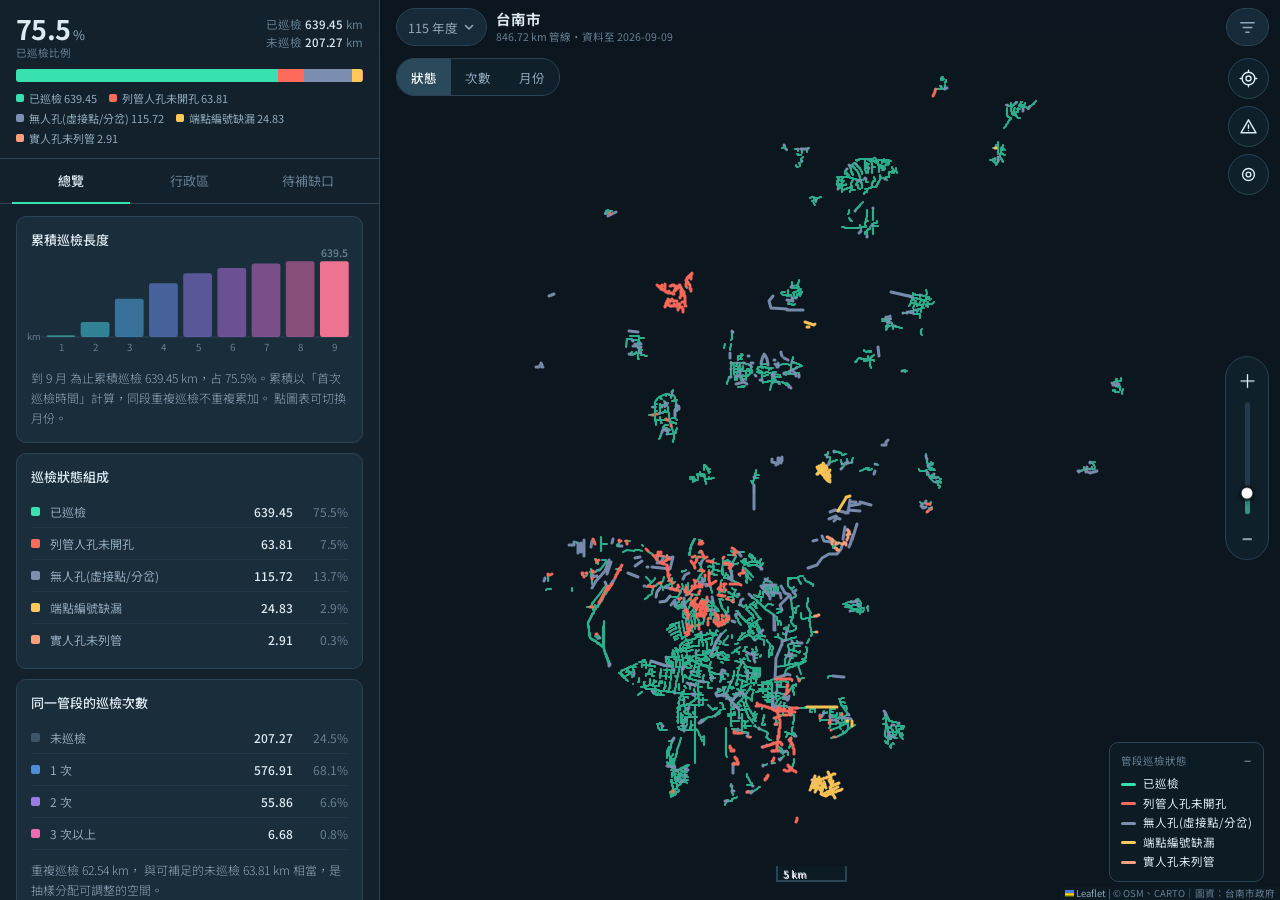
==== commit cd8e9030: "Add files via upload 按日動畫" ====
--- a/index.html
+++ b/index.html
@@ -45,12 +45,24 @@
       <button data-c="0" aria-pressed="false">單月</button>
       <button data-c="1" aria-pressed="true">累積</button>
     </div>
-    <div id="timeVal" class="num"></div>
-    <button id="btnPlay" aria-label="播放月份變化">
+    <div id="granSw">
+      <button data-g="month" aria-pressed="true">月</button>
+      <button data-g="day" aria-pressed="false">日</button>
+    </div>
+    <button id="btnPlay" aria-label="播放時間變化">
       <svg class="ic" viewBox="0 0 24 24"><path d="M7 4.5v15l13-7.5z" fill="currentColor" stroke="none"/></svg>
     </button>
   </div>
+  <div id="timeVal" class="num"></div>
   <div id="months"></div>
+  <div id="dayWrap" hidden>
+    <div id="dayNowWrap"><span id="dayNow" class="num"></span></div>
+    <div id="daySlider">
+      <div id="dayTicks"></div>
+      <input type="range" id="dayRange" min="0" max="0" value="0" aria-label="檢查日期">
+    </div>
+    <div id="dayEnds" class="num"></div>
+  </div>
 </div>
 
 <!-- 右側工具 + 縮放條 -->
--- a/assets/styles.css
+++ b/assets/styles.css
@@ -54,15 +54,18 @@
 #timeBar{position:fixed;z-index:895;left:11px;right:62px;top:calc(var(--sat) + 99px);
   background:rgba(18,33,44,.95);border:1px solid var(--line);border-radius:12px;
   padding:9px 10px 10px;backdrop-filter:blur(8px)}
-#timeHead{display:flex;align-items:center;gap:9px;margin-bottom:8px}
+#timeHead{display:flex;align-items:center;gap:7px;margin-bottom:7px}
 #cumSw{display:flex;border:1px solid var(--line);border-radius:14px;overflow:hidden;flex:none}
 #cumSw button{padding:5px 11px;font-size:11.5px;color:var(--dim);min-height:30px}
 #cumSw button[aria-pressed="true"]{background:#2A4A5C;color:#fff}
-#timeVal{flex:1;font-size:12px;color:var(--dim);text-align:right;min-width:0;
+#timeVal{font-size:12px;color:var(--dim);margin:0 1px 8px;min-width:0;
   white-space:nowrap;overflow:hidden;text-overflow:ellipsis}
 #timeVal b{color:var(--txt);font-weight:600}
+#granSw{display:flex;border:1px solid var(--line);border-radius:14px;overflow:hidden;flex:none}
+#granSw button{padding:5px 11px;font-size:11.5px;color:var(--dim);min-height:30px}
+#granSw button[aria-pressed="true"]{background:#2A4A5C;color:#fff}
 #btnPlay{width:32px;height:32px;border-radius:16px;border:1px solid var(--line);
-  display:grid;place-items:center;flex:none;color:var(--dim)}
+  display:grid;place-items:center;flex:none;color:var(--dim);margin-left:auto}
 #btnPlay[aria-pressed="true"]{background:#2A4A5C;color:#fff}
 #months{display:grid;grid-template-columns:repeat(6,1fr);gap:4px}
 #months button{min-width:0;padding:6px 0 5px;font-size:11px;border-radius:7px;
@@ -72,6 +75,23 @@
 #months button[aria-pressed="true"]{background:var(--ink3);color:#fff;border-color:#3E6478;font-weight:500}
 #months button:disabled{opacity:.3}
 #months button.inrange{color:var(--txt)}
+
+/* 日期滑桿 */
+#dayNowWrap{text-align:center;margin-bottom:2px}
+#dayNow{font-size:14px;font-weight:600;color:var(--txt);letter-spacing:.01em}
+#daySlider{position:relative;padding-top:7px}
+#dayTicks{position:absolute;left:8px;right:8px;top:0;height:5px}
+#dayTicks i{position:absolute;top:0;width:2px;height:5px;border-radius:1px;opacity:.85}
+#dayRange{width:100%;height:30px;accent-color:var(--ok);background:transparent;
+  -webkit-appearance:none;appearance:none;margin:0}
+#dayRange::-webkit-slider-runnable-track{height:4px;border-radius:2px;background:#2E4454}
+#dayRange::-moz-range-track{height:4px;border-radius:2px;background:#2E4454}
+#dayRange::-webkit-slider-thumb{-webkit-appearance:none;width:19px;height:19px;border-radius:50%;
+  background:#fff;border:2px solid #0B161F;box-shadow:0 1px 5px rgba(0,0,0,.5);margin-top:-7.5px}
+#dayRange::-moz-range-thumb{width:19px;height:19px;border-radius:50%;background:#fff;
+  border:2px solid #0B161F;box-shadow:0 1px 5px rgba(0,0,0,.5)}
+#dayEnds{display:flex;justify-content:space-between;font-size:10px;color:var(--dim2);
+  margin-top:-2px;padding:0 2px}
 
 /* ── 工具 ── */
 #tools{position:fixed;z-index:900;right:11px;top:calc(var(--sat) + 55px);
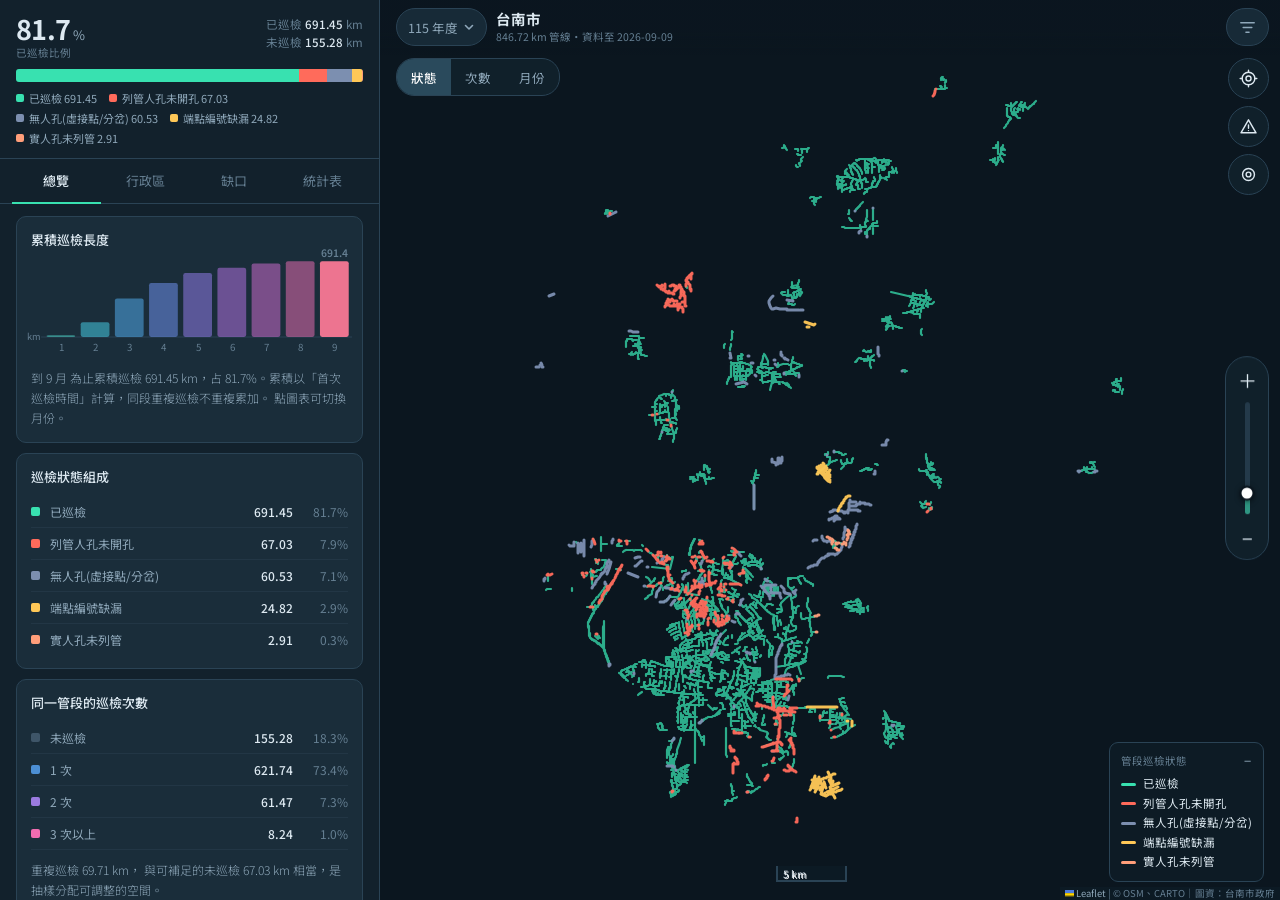
==== commit f5adb412: "Add files via upload" ====
--- a/index.html
+++ b/index.html
@@ -110,11 +110,13 @@
   <div id="tabs">
     <button data-t="0" aria-pressed="true">總覽</button>
     <button data-t="1" aria-pressed="false">行政區</button>
-    <button data-t="2" aria-pressed="false">待補缺口</button>
+    <button data-t="2" aria-pressed="false">缺口</button>
+    <button data-t="3" aria-pressed="false">統計表</button>
   </div>
   <div class="pane" id="p0"></div>
   <div class="pane" id="p1" hidden></div>
   <div class="pane" id="p2" hidden></div>
+  <div class="pane" id="p3" hidden></div>
 </section>
 
 <!-- 篩選面板 -->
--- a/assets/styles.css
+++ b/assets/styles.css
@@ -134,6 +134,35 @@
 #lgd i.dot{width:8px;height:8px;border-radius:50%}
 #lgd .ramp{display:flex;gap:1px;margin:2px 0 3px}
 #lgd .ramp i{width:9px;height:9px;border-radius:1px}
+
+/* ── 統計表 ── */
+.tblWrap{overflow:auto;border:1px solid var(--line);border-radius:8px;background:var(--ink2);
+  max-height:56dvh;-webkit-overflow-scrolling:touch;overscroll-behavior:contain}
+table.stat{border-collapse:separate;border-spacing:0;font-size:11.5px;white-space:nowrap}
+table.stat th,table.stat td{padding:7px 9px;border-bottom:1px solid #23394799;
+  font-variant-numeric:tabular-nums}
+table.stat thead th{position:sticky;top:0;z-index:3;background:#1F3444;color:var(--dim);
+  font-weight:500;cursor:pointer;user-select:none;border-bottom:1px solid var(--line)}
+table.stat thead th:active{background:#28414F}
+table.stat thead th .ar{opacity:.85;margin-left:3px;font-size:9px}
+table.stat th.c0,table.stat td.c0{position:sticky;left:0;z-index:2;background:#1B2E3B;
+  text-align:left;border-right:1px solid var(--line);font-weight:500}
+table.stat thead th.c0{z-index:4;background:#22394A}
+table.stat td{text-align:right;color:var(--txt)}
+table.stat td.z{color:#4A6070}
+table.stat tbody tr:active td{background:#25404F}
+table.stat tbody tr:active td.c0{background:#2A4756}
+table.stat tr.sel td{background:#24404F}
+table.stat tr.sel td.c0{background:#2C4C5C}
+table.stat tfoot td{position:sticky;bottom:0;z-index:2;background:#233B4B;font-weight:700;
+  border-top:1px solid var(--line);border-bottom:none}
+table.stat tfoot td.c0{z-index:3;background:#2A4757}
+table.stat td.hi{color:var(--ok);font-weight:600}
+.tblBar{display:flex;gap:6px;margin-bottom:10px;align-items:center;flex-wrap:wrap}
+.tblBar .sw{display:flex;border:1px solid var(--line);border-radius:15px;overflow:hidden}
+.tblBar .sw button{padding:7px 12px;font-size:12px;color:var(--dim);min-height:36px}
+.tblBar .sw button[aria-pressed="true"]{background:#2A4A5C;color:#fff}
+.tblNote{font-size:11px;color:var(--dim2);line-height:1.7;margin-top:9px}
 
 /* ── 浮動資訊視窗 ── */
 #info{position:fixed;z-index:890;width:268px;height:270px;min-width:212px;min-height:132px;
@@ -317,5 +346,6 @@
   .leaflet-bottom.leaflet-right{margin-bottom:0}
   #fPanel{left:auto;right:16px;bottom:16px;top:16px;width:400px;max-height:none;
     border-radius:14px;border:1px solid var(--line)}
+  .tblWrap{max-height:calc(100dvh - 340px)}
 }
 @media(prefers-reduced-motion:reduce){#sheet,.ruler i,.spin{transition:none;animation:none}}
